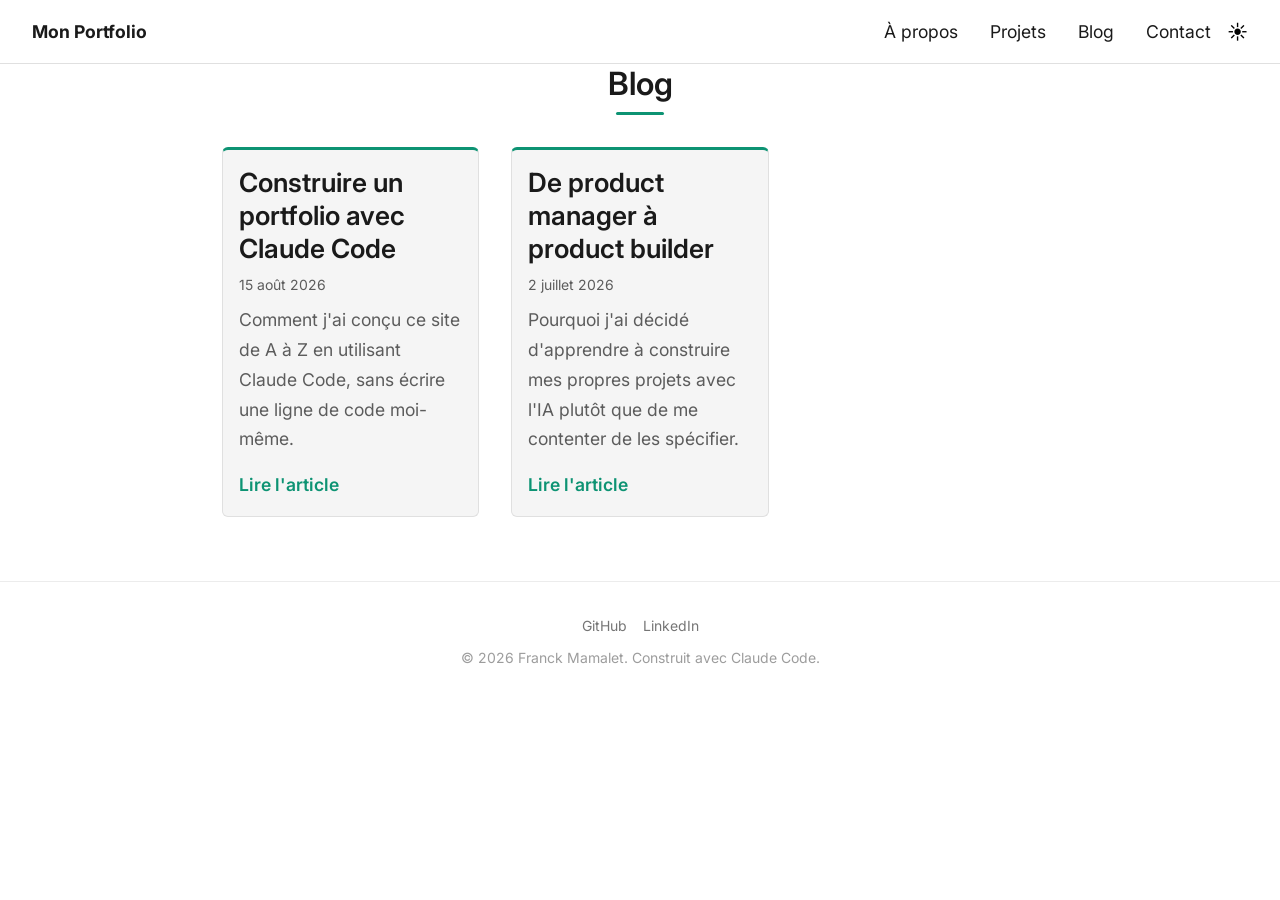
==== blog.html @ fea0ae8b "premier commint" ====
<!DOCTYPE html>
<html lang="fr">
<head>
  <meta charset="UTF-8">
  <meta name="viewport" content="width=device-width, initial-scale=1.0">
  <title>Blog | Mon Portfolio</title>
  <meta name="description" content="Articles sur mes projets et mon parcours de product manager à product builder.">
  <meta property="og:type" content="website">
  <meta property="og:title" content="Blog | Mon Portfolio">
  <meta property="og:description" content="Articles sur mes projets et mon parcours de product manager à product builder.">
  <meta property="og:image" content="assets/og-image.png">
  <meta name="twitter:card" content="summary_large_image">

  <link rel="preconnect" href="https://fonts.googleapis.com">
  <link rel="preconnect" href="https://fonts.gstatic.com" crossorigin>
  <link rel="preload" as="style" href="https://fonts.googleapis.com/css2?family=Inter:wght@400;500;600;700&display=swap">
  <link href="https://fonts.googleapis.com/css2?family=Inter:wght@400;500;600;700&display=swap" rel="stylesheet" media="print" onload="this.media='all'">
  <noscript><link href="https://fonts.googleapis.com/css2?family=Inter:wght@400;500;600;700&display=swap" rel="stylesheet"></noscript>

  <style>
    /* Critical CSS: header/nav rendered avant le chargement de css/style.css */
    :root{--color-bg:#0a0a0a;--color-bg-rgb:10,10,10;--color-bg-alt:#141414;--color-text:#e0e0e0;--color-text-muted:#9a9a9a;--color-primary:#64ffda;--color-primary-rgb:100,255,218;--color-primary-hover:#8effe6;--color-primary-contrast:#0a0a0a;--color-border:#2a2a2a;--font-family-base:'Inter',system-ui,sans-serif;--font-size-base:1.1rem;--line-height-base:1.7;--spacing-sm:0.5rem;--spacing-md:1rem;--spacing-lg:2rem;--spacing-xl:4rem;--header-height:4rem}
    :root[data-theme="light"]{--color-bg:#ffffff;--color-bg-rgb:255,255,255;--color-bg-alt:#f5f5f5;--color-text:#1a1a1a;--color-text-muted:#5c5c5c;--color-primary:#0d9373;--color-primary-rgb:13,147,115;--color-primary-hover:#0b7a5f;--color-primary-contrast:#1a1a1a;--color-border:#e0e0e0}
    *,*::before,*::after{box-sizing:border-box;margin:0;padding:0}
    html{-webkit-text-size-adjust:100%;scroll-behavior:smooth}
    a{color:inherit;text-decoration:none}
    button{font:inherit;border:none;background:none;cursor:pointer}
    body{font-family:var(--font-family-base);font-size:var(--font-size-base);line-height:var(--line-height-base);background-color:var(--color-bg);color:var(--color-text)}
    .skip-link{position:absolute;top:-100%;left:1rem;z-index:300;padding:.5rem 1rem;background-color:var(--color-primary);color:var(--color-primary-contrast);border-radius:.375rem;font-weight:600}
    .skip-link:focus{top:1rem}
    .site-header{position:fixed;top:0;left:0;right:0;z-index:100;height:var(--header-height);border-bottom:1px solid var(--color-border);transition:box-shadow .3s ease}
    .site-header::before{content:"";position:absolute;inset:0;z-index:-1;background-color:rgba(var(--color-bg-rgb),.4);backdrop-filter:blur(6px);-webkit-backdrop-filter:blur(6px)}
    .nav{height:100%;display:flex;align-items:center;justify-content:space-between;padding:0 var(--spacing-lg)}
    .nav__logo{font-weight:700;z-index:200}
    .nav__right{display:flex;align-items:center;gap:var(--spacing-md)}
    .theme-toggle{font-size:1.25rem;line-height:1;z-index:200}
  </style>

  <link rel="stylesheet" href="css/style.css">
</head>
<body>
  <a href="#main" class="skip-link">Aller au contenu principal</a>
  <header class="site-header">
    <nav class="nav" aria-label="Navigation principale">
      <a href="index.html#hero" class="nav__logo">Mon Portfolio</a>
      <div class="nav__right">
        <ul class="nav__links" id="nav-links">
          <li><a href="index.html#about">À propos</a></li>
          <li><a href="index.html#projects">Projets</a></li>
          <li><a href="blog.html">Blog</a></li>
          <li><a href="index.html#contact">Contact</a></li>
        </ul>
        <button type="button" class="theme-toggle" id="theme-toggle" aria-label="Activer le mode clair">🌙</button>
        <button type="button" class="nav__toggle" aria-label="Ouvrir le menu" aria-expanded="false" aria-controls="nav-links">
          <span class="nav__toggle-bar" aria-hidden="true"></span>
          <span class="nav__toggle-bar" aria-hidden="true"></span>
          <span class="nav__toggle-bar" aria-hidden="true"></span>
        </button>
      </div>
    </nav>
  </header>

  <main id="main">
    <section id="blog" class="blog-section reveal">
      <h1 class="section-title">Blog</h1>
      <div class="blog-card-grid">
        <article class="blog-card">
          <h2 class="blog-card__title">Construire un portfolio avec Claude Code</h2>
          <p class="blog-card__date">15 août 2026</p>
          <p class="blog-card__excerpt">Comment j'ai conçu ce site de A à Z en utilisant Claude Code, sans écrire une ligne de code moi-même.</p>
          <a href="blog/construire-un-portfolio-avec-claude-code.html" class="blog-card__link" aria-label="Lire l'article : Construire un portfolio avec Claude Code">Lire l'article</a>
        </article>

        <article class="blog-card">
          <h2 class="blog-card__title">De product manager à product builder</h2>
          <p class="blog-card__date">2 juillet 2026</p>
          <p class="blog-card__excerpt">Pourquoi j'ai décidé d'apprendre à construire mes propres projets avec l'IA plutôt que de me contenter de les spécifier.</p>
          <a href="blog/de-product-manager-a-product-builder.html" class="blog-card__link" aria-label="Lire l'article : De product manager à product builder">Lire l'article</a>
        </article>
      </div>
    </section>
  </main>

  <footer class="site-footer">
    <ul class="site-footer__links">
      <li><a href="#">GitHub</a></li>
      <li><a href="#">LinkedIn</a></li>
    </ul>
    <p class="site-footer__text">&copy; 2026 Franck Mamalet. Construit avec Claude Code.</p>
  </footer>

  <script src="js/main.js"></script>
</body>
</html>
---- css/style.css ----
/* ===== CSS Reset ===== */
*,
*::before,
*::after {
  box-sizing: border-box;
  margin: 0;
  padding: 0;
}

html {
  -webkit-text-size-adjust: 100%;
  scroll-behavior: smooth;
}

img,
picture,
svg {
  display: block;
  max-width: 100%;
}

ul {
  list-style: none;
}

a {
  color: inherit;
  text-decoration: none;
}

button {
  font: inherit;
  border: none;
  background: none;
  cursor: pointer;
}

/* ===== CSS Variables ===== */
:root {
  /* Colors (dark mode - default) */
  --color-bg: #0a0a0a;
  --color-bg-rgb: 10, 10, 10;
  --color-bg-alt: #141414;
  --color-text: #e0e0e0;
  --color-text-muted: #9a9a9a;
  --color-primary: #64ffda;
  --color-primary-rgb: 100, 255, 218;
  --color-primary-hover: #8effe6;
  --color-primary-contrast: #0a0a0a;
  --color-border: #2a2a2a;

  /* Typography */
  --font-family-base: 'Inter', system-ui, sans-serif;
  --font-size-base: 1.1rem;
  --line-height-base: 1.7;

  /* Spacing */
  --spacing-sm: 0.5rem;
  --spacing-md: 1rem;
  --spacing-lg: 2rem;
  --spacing-xl: 4rem;

  /* Layout */
  --header-height: 4rem;
}

:root[data-theme="light"] {
  --color-bg: #ffffff;
  --color-bg-rgb: 255, 255, 255;
  --color-bg-alt: #f5f5f5;
  --color-text: #1a1a1a;
  --color-text-muted: #5c5c5c;
  --color-primary: #0d9373;
  --color-primary-rgb: 13, 147, 115;
  --color-primary-hover: #0b7a5f;
  --color-primary-contrast: #1a1a1a;
  --color-border: #e0e0e0;
}

/* ===== Base ===== */
body {
  font-family: var(--font-family-base);
  font-size: var(--font-size-base);
  line-height: var(--line-height-base);
  background-color: var(--color-bg);
  color: var(--color-text);
}

*,
*::before,
*::after {
  transition: background-color 0.3s ease, color 0.3s ease, border-color 0.3s ease;
}

h1,
h2,
h3 {
  font-weight: 600;
  line-height: 1.25;
}

p {
  color: var(--color-text-muted);
}

/* ===== Skip link ===== */
.skip-link {
  position: absolute;
  top: -100%;
  left: var(--spacing-md);
  z-index: 300;
  padding: var(--spacing-sm) var(--spacing-md);
  background-color: var(--color-primary);
  color: var(--color-primary-contrast);
  border-radius: 0.375rem;
  font-weight: 600;
  transition: top 0.2s ease;
}

.skip-link:focus {
  top: var(--spacing-md);
}

/* ===== Header & Nav ===== */
.site-header {
  position: fixed;
  top: 0;
  left: 0;
  right: 0;
  z-index: 100;
  height: var(--header-height);
  border-bottom: 1px solid var(--color-border);
  transition: box-shadow 0.3s ease;
}

.site-header::before {
  content: "";
  position: absolute;
  inset: 0;
  z-index: -1;
  background-color: rgba(var(--color-bg-rgb), 0.4);
  backdrop-filter: blur(6px);
  -webkit-backdrop-filter: blur(6px);
  transition: background-color 0.3s ease, backdrop-filter 0.3s ease;
}

.site-header--scrolled {
  box-shadow: 0 4px 20px rgba(0, 0, 0, 0.3);
}

.site-header--scrolled::before {
  background-color: rgba(var(--color-bg-rgb), 0.85);
  backdrop-filter: blur(12px);
  -webkit-backdrop-filter: blur(12px);
}

.nav {
  height: 100%;
  display: flex;
  align-items: center;
  justify-content: space-between;
  padding: 0 var(--spacing-lg);
}

.nav__logo {
  font-weight: 700;
  z-index: 200;
}

.nav__right {
  display: flex;
  align-items: center;
  gap: var(--spacing-md);
}

.theme-toggle {
  font-size: 1.25rem;
  line-height: 1;
  z-index: 200;
}

.nav__toggle {
  display: flex;
  flex-direction: column;
  justify-content: center;
  gap: 5px;
  width: 24px;
  height: 24px;
  z-index: 200;
}

.nav__toggle-bar {
  width: 100%;
  height: 2px;
  background-color: var(--color-text);
  transition: transform 0.2s ease, opacity 0.2s ease, background-color 0.3s ease;
}

.nav__toggle--active .nav__toggle-bar:nth-child(1) {
  transform: translateY(7px) rotate(45deg);
}

.nav__toggle--active .nav__toggle-bar:nth-child(2) {
  opacity: 0;
}

.nav__toggle--active .nav__toggle-bar:nth-child(3) {
  transform: translateY(-7px) rotate(-45deg);
}

.nav__links {
  position: fixed;
  inset: 0;
  display: flex;
  flex-direction: column;
  align-items: center;
  justify-content: center;
  gap: var(--spacing-lg);
  background-color: var(--color-bg);
  font-size: 1.5rem;
  transform: translateX(100%);
  transition: transform 0.3s ease;
  z-index: 150;
}

.nav__links--open {
  transform: translateX(0);
}

/* ===== Hero ===== */
.hero {
  position: relative;
  overflow: hidden;
  min-height: 100vh;
  display: flex;
  flex-direction: column;
  align-items: center;
  justify-content: center;
  gap: var(--spacing-md);
  padding: var(--spacing-lg);
  text-align: center;
}

.hero::before {
  content: "";
  position: absolute;
  inset: -20%;
  z-index: -1;
  background:
    radial-gradient(circle at 30% 30%, rgba(var(--color-primary-rgb), 0.25), transparent 60%),
    radial-gradient(circle at 70% 70%, rgba(var(--color-primary-rgb), 0.15), transparent 60%);
  filter: blur(60px);
  transition: background 0.3s ease;
  animation: hero-glow 12s ease-in-out infinite alternate;
}

@keyframes hero-glow {
  from {
    transform: translate(0, 0) scale(1);
  }
  to {
    transform: translate(5%, -5%) scale(1.1);
  }
}

@media (prefers-reduced-motion: reduce) {
  .hero::before {
    animation: none;
  }
}

.hero__title {
  font-size: clamp(2rem, 1rem + 5vw, 3.5rem);
}

.hero__role {
  font-size: 1.125rem;
  color: var(--color-primary);
  font-weight: 600;
}

.hero__tagline {
  max-width: 32ch;
}

.hero__cta {
  margin-top: var(--spacing-sm);
}

/* ===== Sections ===== */
.section-title {
  font-size: clamp(1.5rem, 1rem + 3vw, 2rem);
  text-align: center;
}

.section-title::after {
  content: "";
  display: block;
  width: 48px;
  height: 3px;
  margin: var(--spacing-sm) auto 0;
  background-color: var(--color-primary);
  border-radius: 999px;
}

#about,
#projects,
#contact {
  scroll-margin-top: var(--header-height);
}

/* ===== About ===== */
.about {
  padding: var(--spacing-xl) var(--spacing-lg);
}

.about__content {
  display: flex;
  flex-direction: column;
  align-items: center;
  gap: var(--spacing-lg);
  margin-top: var(--spacing-lg);
}

.about__photo {
  display: flex;
  align-items: center;
  justify-content: center;
  width: 100%;
  max-width: 220px;
  aspect-ratio: 1 / 1;
  border: 1px solid var(--color-border);
  background-color: var(--color-bg-alt);
  color: var(--color-text-muted);
  flex-shrink: 0;
}

.about__text {
  max-width: 60ch;
}

/* ===== Projects ===== */
.projects {
  padding: var(--spacing-xl) var(--spacing-lg);
}

.projects__grid {
  display: grid;
  grid-template-columns: 1fr;
  gap: var(--spacing-lg);
  margin-top: var(--spacing-lg);
}

.project-card {
  display: flex;
  flex-direction: column;
  background-color: var(--color-bg-alt);
  border: 1px solid var(--color-border);
  border-radius: 0.375rem;
  overflow: hidden;
  transition: transform 0.3s ease, box-shadow 0.3s ease, background-color 0.3s ease, border-color 0.3s ease;
}

.project-card:hover {
  transform: translateY(-4px);
  box-shadow: 0 12px 24px rgba(0, 0, 0, 0.4);
}

.project-card__banner {
  height: 0.5rem;
  background-color: var(--color-primary);
}

.project-card__title {
  margin: var(--spacing-md) var(--spacing-md) 0;
}

.project-card__description {
  margin: var(--spacing-sm) var(--spacing-md) 0;
}

.project-card__tags {
  display: flex;
  flex-wrap: wrap;
  gap: var(--spacing-sm);
  margin: var(--spacing-md) var(--spacing-md) 0;
}

.project-card__tag {
  font-size: 0.75rem;
  padding: 0.25rem 0.625rem;
  border-radius: 999px;
  background-color: var(--color-bg);
  border: 1px solid var(--color-border);
  color: var(--color-text-muted);
}

.project-card__link {
  margin: var(--spacing-md);
  margin-top: auto;
  padding-top: var(--spacing-sm);
  color: var(--color-primary);
  font-weight: 600;
}

.project-card__link:hover {
  color: var(--color-primary-hover);
}

/* ===== Contact ===== */
.contact {
  padding: var(--spacing-xl) var(--spacing-lg);
}

.contact-form {
  display: flex;
  flex-direction: column;
  gap: var(--spacing-md);
  max-width: 600px;
  margin: var(--spacing-lg) auto 0;
}

.contact-form__field {
  display: flex;
  flex-direction: column;
  gap: var(--spacing-sm);
}

.contact-form__label {
  font-weight: 600;
}

.contact-form__input {
  padding: var(--spacing-sm) var(--spacing-md);
  border-radius: 0.375rem;
  border: 1px solid var(--color-border);
  background-color: var(--color-bg-alt);
  color: var(--color-text);
  font: inherit;
}

.contact-form__input:focus {
  outline: none;
  border-color: var(--color-primary);
}

.contact-form__input--textarea {
  resize: vertical;
}

.contact-form__submit {
  align-self: center;
}

/* ===== Blog ===== */
.blog-section {
  padding: var(--spacing-xl) var(--spacing-lg);
  max-width: 900px;
  margin: 0 auto;
}

.blog-card-grid {
  display: grid;
  grid-template-columns: 1fr;
  gap: var(--spacing-lg);
  margin-top: var(--spacing-lg);
}

.blog-card {
  display: flex;
  flex-direction: column;
  padding: var(--spacing-md);
  background-color: var(--color-bg-alt);
  border: 1px solid var(--color-border);
  border-top: 3px solid var(--color-primary);
  border-radius: 0.375rem;
  transition: transform 0.3s ease, box-shadow 0.3s ease, background-color 0.3s ease, border-color 0.3s ease;
}

.blog-card:hover {
  transform: translateY(-4px);
  box-shadow: 0 12px 24px rgba(0, 0, 0, 0.4);
}

.blog-card__date {
  font-size: 0.875rem;
  margin-top: var(--spacing-sm);
}

.blog-card__excerpt {
  margin-top: var(--spacing-sm);
}

.blog-card__link {
  margin-top: var(--spacing-md);
  color: var(--color-primary);
  font-weight: 600;
}

.blog-card__link:hover {
  color: var(--color-primary-hover);
}

.blog-post__back {
  display: inline-block;
  margin-bottom: var(--spacing-lg);
  color: var(--color-primary);
  font-weight: 600;
}

.blog-post__back:hover {
  color: var(--color-primary-hover);
}

.blog-post__date {
  margin-bottom: var(--spacing-lg);
  font-size: 0.875rem;
}

.blog-post__body p + p {
  margin-top: var(--spacing-md);
}

.blog-not-found {
  text-align: center;
}

.blog-not-found a {
  color: var(--color-primary);
  font-weight: 600;
}

/* ===== Footer ===== */
.site-footer {
  border-top: 1px solid var(--color-border);
  padding: var(--spacing-lg);
  text-align: center;
  font-size: 0.875rem;
  opacity: 0.6;
}

.site-footer__links {
  display: flex;
  justify-content: center;
  gap: var(--spacing-md);
  margin-bottom: var(--spacing-sm);
}

/* ===== Buttons ===== */
.btn {
  display: inline-block;
  padding: var(--spacing-sm) var(--spacing-lg);
  border-radius: 0.375rem;
  font-weight: 600;
  text-align: center;
  transition: background-color 0.2s ease, color 0.2s ease;
}

.btn--primary {
  background-color: var(--color-primary);
  color: var(--color-primary-contrast);
}

.btn--primary:hover {
  background-color: var(--color-primary-hover);
}

.btn--secondary {
  background-color: transparent;
  color: var(--color-text);
  border: 1px solid var(--color-border);
}

.btn--secondary:hover {
  border-color: var(--color-primary);
  color: var(--color-primary);
}

@media (min-width: 640px) {
  .hero__role {
    font-size: 1.375rem;
  }

  .about__content {
    flex-direction: row;
    align-items: flex-start;
    text-align: left;
  }

  .projects__grid {
    grid-template-columns: repeat(2, 1fr);
  }

  .blog-card-grid {
    grid-template-columns: repeat(2, 1fr);
  }

  .nav__toggle {
    display: none;
  }

  .nav__links {
    position: static;
    inset: auto;
    flex-direction: row;
    background-color: transparent;
    font-size: var(--font-size-base);
    transform: none;
    gap: var(--spacing-lg);
  }
}

@media (min-width: 1024px) {
  .projects__grid {
    grid-template-columns: repeat(3, 1fr);
  }

  .blog-card-grid {
    grid-template-columns: repeat(3, 1fr);
  }
}

/* ===== Reveal animation ===== */
.reveal {
  opacity: 0;
  transform: translateY(20px);
  transition: opacity 0.6s ease-out, transform 0.6s ease-out;
}

.reveal--visible {
  opacity: 1;
  transform: none;
}

@media (prefers-reduced-motion: reduce) {
  .reveal {
    opacity: 1;
    transform: none;
    transition: none;
  }
}
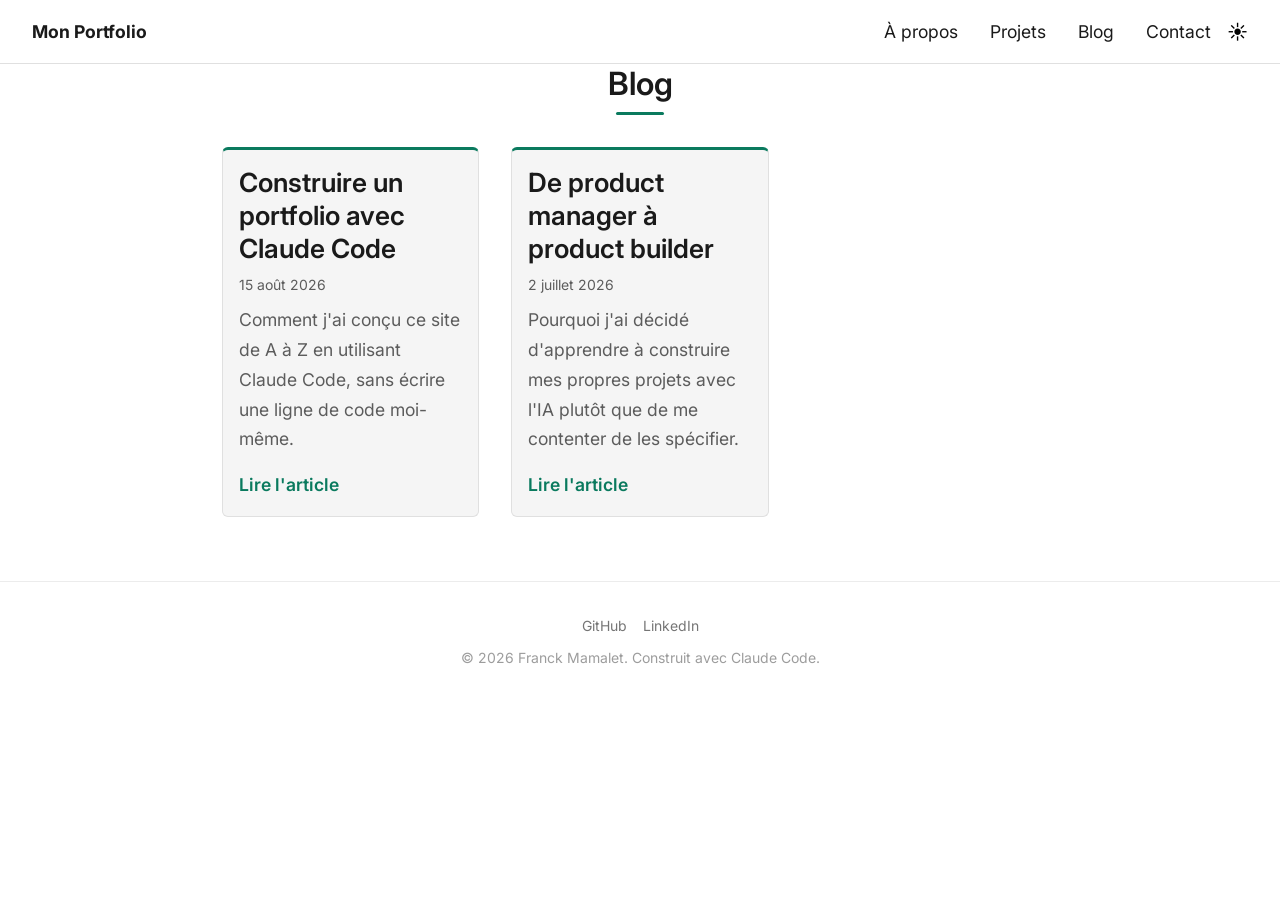
==== commit dae68be4: "Complète le .gitignore et intègre les fragments partagés, l'accessibilité et les données de projets " ====
--- a/blog.html
+++ b/blog.html
@@ -8,8 +8,11 @@
   <meta property="og:type" content="website">
   <meta property="og:title" content="Blog | Mon Portfolio">
   <meta property="og:description" content="Articles sur mes projets et mon parcours de product manager à product builder.">
-  <meta property="og:image" content="assets/og-image.png">
-  <meta name="twitter:card" content="summary_large_image">
+  <meta name="twitter:card" content="summary">
+
+  <!-- sync:start favicon -->
+  <link rel="icon" href="data:image/svg+xml,<svg xmlns=%22http://www.w3.org/2000/svg%22 viewBox=%220 0 100 100%22><rect width=%22100%22 height=%22100%22 rx=%2220%22 fill=%22%230a0a0a%22/><text x=%2250%22 y=%2268%22 font-size=%2260%22 font-family=%22sans-serif%22 font-weight=%22700%22 fill=%22%2364ffda%22 text-anchor=%22middle%22>M</text></svg>">
+  <!-- sync:end favicon -->
 
   <link rel="preconnect" href="https://fonts.googleapis.com">
   <link rel="preconnect" href="https://fonts.gstatic.com" crossorigin>
@@ -17,10 +20,11 @@
   <link href="https://fonts.googleapis.com/css2?family=Inter:wght@400;500;600;700&display=swap" rel="stylesheet" media="print" onload="this.media='all'">
   <noscript><link href="https://fonts.googleapis.com/css2?family=Inter:wght@400;500;600;700&display=swap" rel="stylesheet"></noscript>
 
+  <!-- sync:start critical-css -->
   <style>
     /* Critical CSS: header/nav rendered avant le chargement de css/style.css */
     :root{--color-bg:#0a0a0a;--color-bg-rgb:10,10,10;--color-bg-alt:#141414;--color-text:#e0e0e0;--color-text-muted:#9a9a9a;--color-primary:#64ffda;--color-primary-rgb:100,255,218;--color-primary-hover:#8effe6;--color-primary-contrast:#0a0a0a;--color-border:#2a2a2a;--font-family-base:'Inter',system-ui,sans-serif;--font-size-base:1.1rem;--line-height-base:1.7;--spacing-sm:0.5rem;--spacing-md:1rem;--spacing-lg:2rem;--spacing-xl:4rem;--header-height:4rem}
-    :root[data-theme="light"]{--color-bg:#ffffff;--color-bg-rgb:255,255,255;--color-bg-alt:#f5f5f5;--color-text:#1a1a1a;--color-text-muted:#5c5c5c;--color-primary:#0d9373;--color-primary-rgb:13,147,115;--color-primary-hover:#0b7a5f;--color-primary-contrast:#1a1a1a;--color-border:#e0e0e0}
+    :root[data-theme="light"]{--color-bg:#ffffff;--color-bg-rgb:255,255,255;--color-bg-alt:#f5f5f5;--color-text:#1a1a1a;--color-text-muted:#5c5c5c;--color-primary:#0a7a5e;--color-primary-rgb:10,122,94;--color-primary-hover:#07614a;--color-primary-contrast:#ffffff;--color-border:#e0e0e0}
     *,*::before,*::after{box-sizing:border-box;margin:0;padding:0}
     html{-webkit-text-size-adjust:100%;scroll-behavior:smooth}
     a{color:inherit;text-decoration:none}
@@ -35,16 +39,22 @@
     .nav__right{display:flex;align-items:center;gap:var(--spacing-md)}
     .theme-toggle{font-size:1.25rem;line-height:1;z-index:200}
   </style>
+  <!-- sync:end critical-css -->
 
+  <!-- sync:start stylesheet-link -->
   <link rel="stylesheet" href="css/style.css">
+  <!-- sync:end stylesheet-link -->
 </head>
 <body>
+  <!-- sync:start skip-link -->
   <a href="#main" class="skip-link">Aller au contenu principal</a>
+  <!-- sync:end skip-link -->
+  <!-- sync:start header -->
   <header class="site-header">
     <nav class="nav" aria-label="Navigation principale">
       <a href="index.html#hero" class="nav__logo">Mon Portfolio</a>
       <div class="nav__right">
-        <ul class="nav__links" id="nav-links">
+        <ul class="nav__links" id="nav-links" role="list" inert>
           <li><a href="index.html#about">À propos</a></li>
           <li><a href="index.html#projects">Projets</a></li>
           <li><a href="blog.html">Blog</a></li>
@@ -59,6 +69,7 @@
       </div>
     </nav>
   </header>
+  <!-- sync:end header -->
 
   <main id="main">
     <section id="blog" class="blog-section reveal">
@@ -66,14 +77,14 @@
       <div class="blog-card-grid">
         <article class="blog-card">
           <h2 class="blog-card__title">Construire un portfolio avec Claude Code</h2>
-          <p class="blog-card__date">15 août 2026</p>
+          <p class="blog-card__date"><time datetime="2026-08-15">15 août 2026</time></p>
           <p class="blog-card__excerpt">Comment j'ai conçu ce site de A à Z en utilisant Claude Code, sans écrire une ligne de code moi-même.</p>
           <a href="blog/construire-un-portfolio-avec-claude-code.html" class="blog-card__link" aria-label="Lire l'article : Construire un portfolio avec Claude Code">Lire l'article</a>
         </article>
 
         <article class="blog-card">
           <h2 class="blog-card__title">De product manager à product builder</h2>
-          <p class="blog-card__date">2 juillet 2026</p>
+          <p class="blog-card__date"><time datetime="2026-07-02">2 juillet 2026</time></p>
           <p class="blog-card__excerpt">Pourquoi j'ai décidé d'apprendre à construire mes propres projets avec l'IA plutôt que de me contenter de les spécifier.</p>
           <a href="blog/de-product-manager-a-product-builder.html" class="blog-card__link" aria-label="Lire l'article : De product manager à product builder">Lire l'article</a>
         </article>
@@ -81,14 +92,18 @@
     </section>
   </main>
 
+  <!-- sync:start footer -->
   <footer class="site-footer">
-    <ul class="site-footer__links">
-      <li><a href="#">GitHub</a></li>
-      <li><a href="#">LinkedIn</a></li>
+    <ul class="site-footer__links" role="list">
+      <li><a href="https://github.com/FranckyMa" target="_blank" rel="noopener">GitHub<span class="sr-only"> (nouvel onglet)</span></a></li>
+      <li><a href="https://www.linkedin.com/in/franck-mamalet/" target="_blank" rel="noopener">LinkedIn<span class="sr-only"> (nouvel onglet)</span></a></li>
     </ul>
     <p class="site-footer__text">&copy; 2026 Franck Mamalet. Construit avec Claude Code.</p>
   </footer>
+  <!-- sync:end footer -->
 
+  <!-- sync:start script-tag -->
   <script src="js/main.js"></script>
+  <!-- sync:end script-tag -->
 </body>
 </html>
--- a/css/style.css
+++ b/css/style.css
@@ -33,6 +33,19 @@
   border: none;
   background: none;
   cursor: pointer;
+}
+
+/* Visually hidden but readable by screen readers */
+.sr-only {
+  position: absolute;
+  width: 1px;
+  height: 1px;
+  padding: 0;
+  margin: -1px;
+  overflow: hidden;
+  clip: rect(0, 0, 0, 0);
+  white-space: nowrap;
+  border: 0;
 }
 
 /* ===== CSS Variables ===== */
@@ -70,10 +83,10 @@
   --color-bg-alt: #f5f5f5;
   --color-text: #1a1a1a;
   --color-text-muted: #5c5c5c;
-  --color-primary: #0d9373;
-  --color-primary-rgb: 13, 147, 115;
-  --color-primary-hover: #0b7a5f;
-  --color-primary-contrast: #1a1a1a;
+  --color-primary: #0a7a5e;
+  --color-primary-rgb: 10, 122, 94;
+  --color-primary-hover: #07614a;
+  --color-primary-contrast: #ffffff;
   --color-border: #e0e0e0;
 }
 
@@ -351,6 +364,12 @@
   margin-top: var(--spacing-lg);
 }
 
+.projects__status {
+  color: var(--color-text-muted);
+  text-align: center;
+  grid-column: 1 / -1;
+}
+
 .project-card {
   display: flex;
   flex-direction: column;
@@ -377,6 +396,12 @@
 
 .project-card__description {
   margin: var(--spacing-sm) var(--spacing-md) 0;
+}
+
+.project-card__date {
+  margin: 0.25rem var(--spacing-md) 0;
+  color: var(--color-text-muted);
+  font-size: 0.75rem;
 }
 
 .project-card__tags {
@@ -430,6 +455,15 @@
   font-weight: 600;
 }
 
+.contact-form__required {
+  color: var(--color-primary);
+}
+
+.contact-form__hint {
+  color: var(--color-text-muted);
+  font-size: 0.875rem;
+}
+
 .contact-form__input {
   padding: var(--spacing-sm) var(--spacing-md);
   border-radius: 0.375rem;
@@ -450,6 +484,15 @@
 
 .contact-form__submit {
   align-self: center;
+}
+
+.contact-form__status {
+  text-align: center;
+  color: var(--color-primary);
+}
+
+.contact-form__status:empty {
+  display: none;
 }
 
 /* ===== Blog ===== */
@@ -620,11 +663,17 @@
   }
 }
 
-/* ===== Reveal animation ===== */
+/* ===== Reveal animation =====
+   Content is visible by default so it never depends on JS to be readable.
+   JS adds .reveal--pending right before observing, so the hidden state only
+   ever applies once the animation is actually about to run. */
 .reveal {
+  transition: opacity 0.6s ease-out, transform 0.6s ease-out;
+}
+
+.reveal--pending {
   opacity: 0;
   transform: translateY(20px);
-  transition: opacity 0.6s ease-out, transform 0.6s ease-out;
 }
 
 .reveal--visible {
@@ -633,7 +682,8 @@
 }
 
 @media (prefers-reduced-motion: reduce) {
-  .reveal {
+  .reveal,
+  .reveal--pending {
     opacity: 1;
     transform: none;
     transition: none;
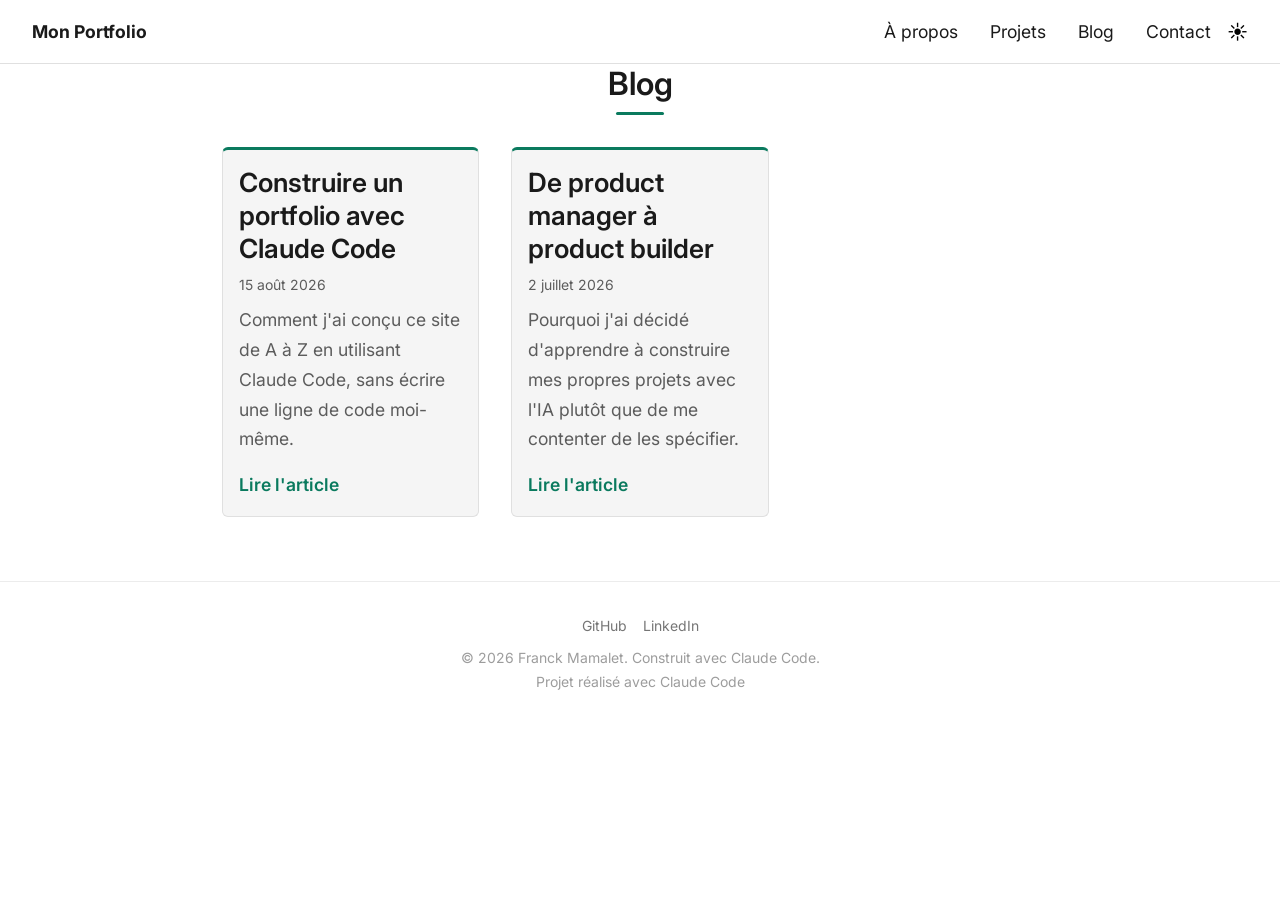
==== commit 02caa301: "Ajout mention Claude Code dans le footer Co-Authored-By: Claude Sonnet 5 <noreply@anthropic.com> Cla" ====
--- a/blog.html
+++ b/blog.html
@@ -99,6 +99,7 @@
       <li><a href="https://www.linkedin.com/in/franck-mamalet/" target="_blank" rel="noopener">LinkedIn<span class="sr-only"> (nouvel onglet)</span></a></li>
     </ul>
     <p class="site-footer__text">&copy; 2026 Franck Mamalet. Construit avec Claude Code.</p>
+    <p class="site-footer__text">Projet réalisé avec Claude Code</p>
   </footer>
   <!-- sync:end footer -->
 
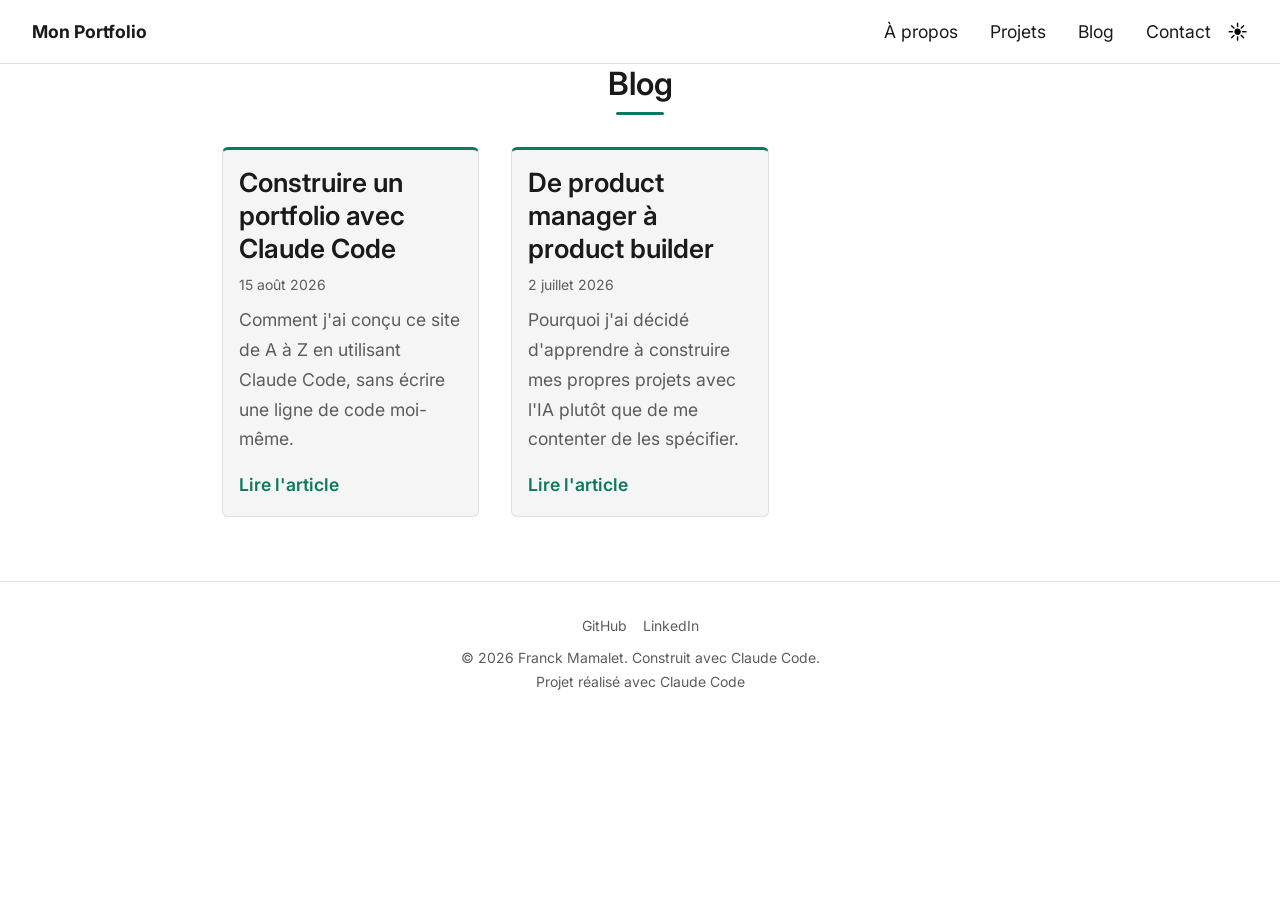
==== commit 352fa8f2: "Corrige 3 problèmes d'accessibilité majeurs (menu mobile, contraste footer) - Retire l'attribut iner" ====
--- a/blog.html
+++ b/blog.html
@@ -54,7 +54,7 @@
     <nav class="nav" aria-label="Navigation principale">
       <a href="index.html#hero" class="nav__logo">Mon Portfolio</a>
       <div class="nav__right">
-        <ul class="nav__links" id="nav-links" role="list" inert>
+        <ul class="nav__links" id="nav-links" role="list">
           <li><a href="index.html#about">À propos</a></li>
           <li><a href="index.html#projects">Projets</a></li>
           <li><a href="blog.html">Blog</a></li>
--- a/css/style.css
+++ b/css/style.css
@@ -579,7 +579,7 @@
   padding: var(--spacing-lg);
   text-align: center;
   font-size: 0.875rem;
-  opacity: 0.6;
+  color: var(--color-text-muted);
 }
 
 .site-footer__links {
